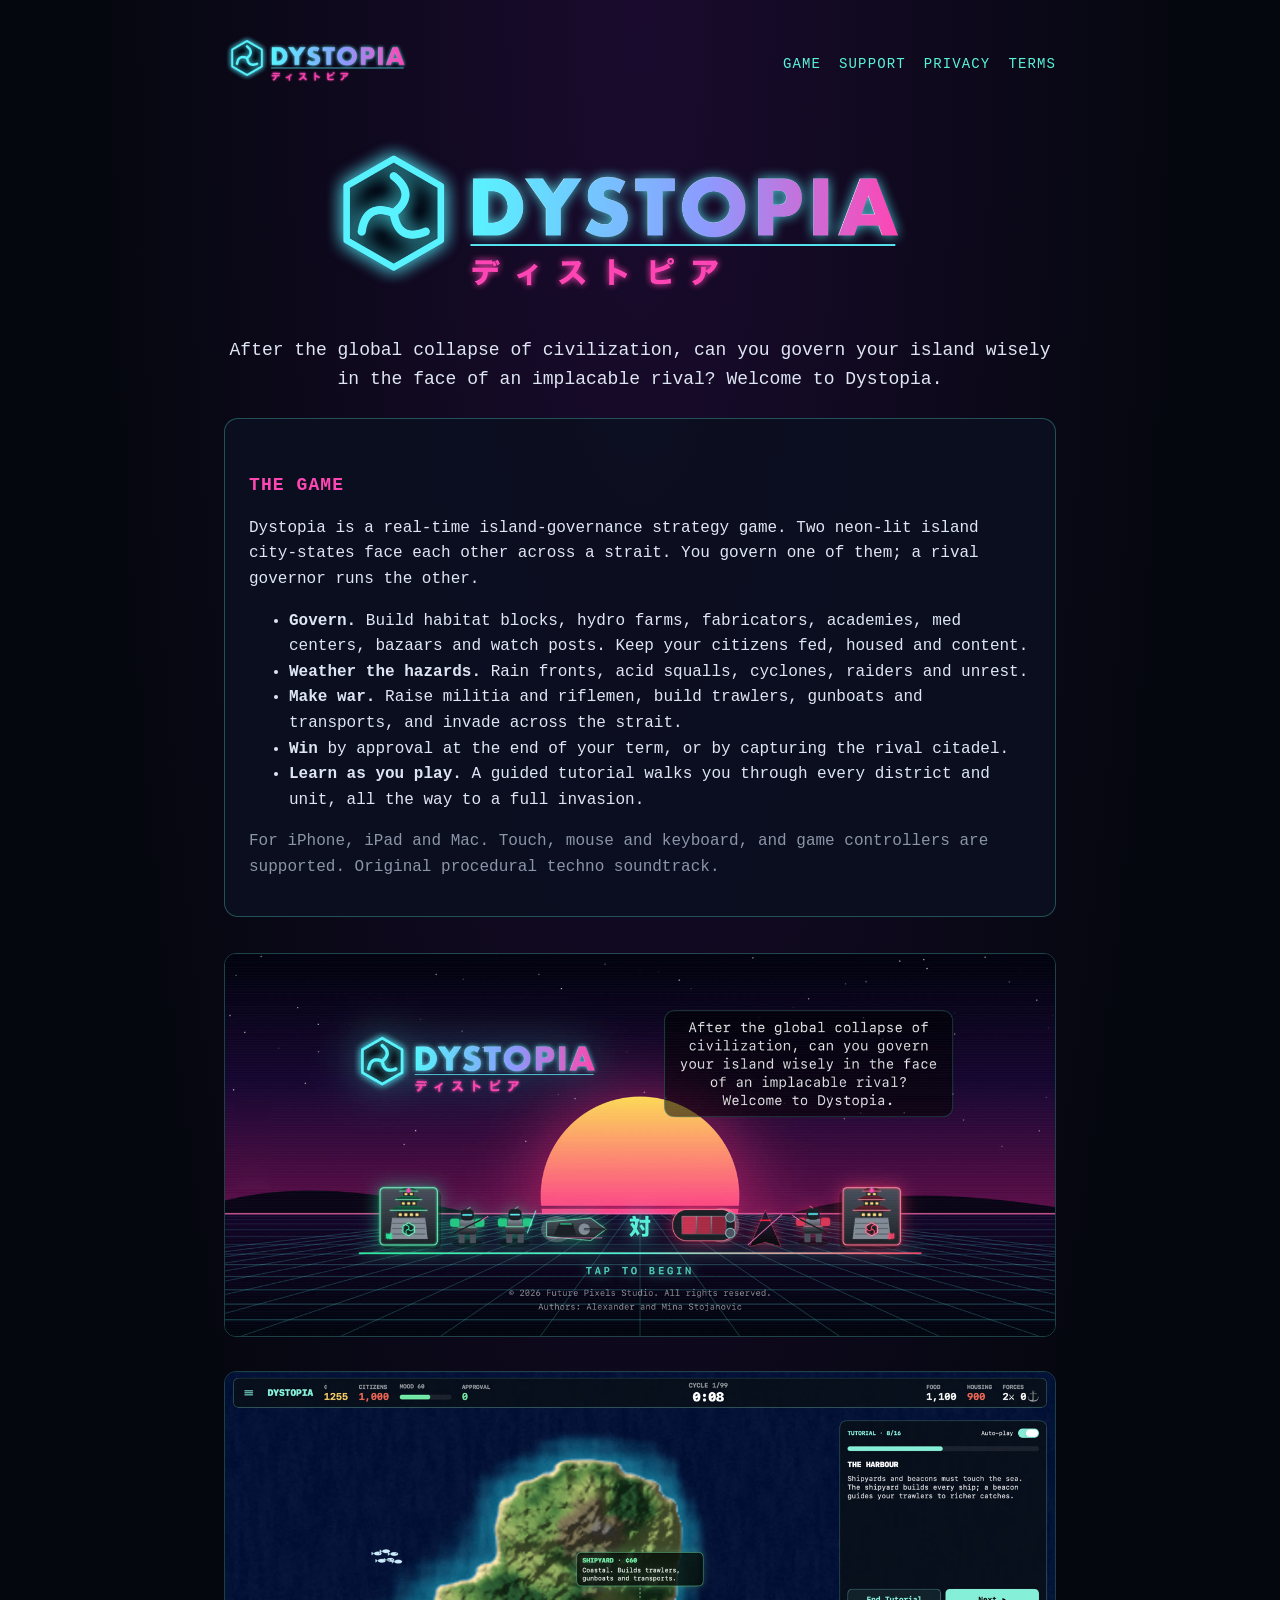
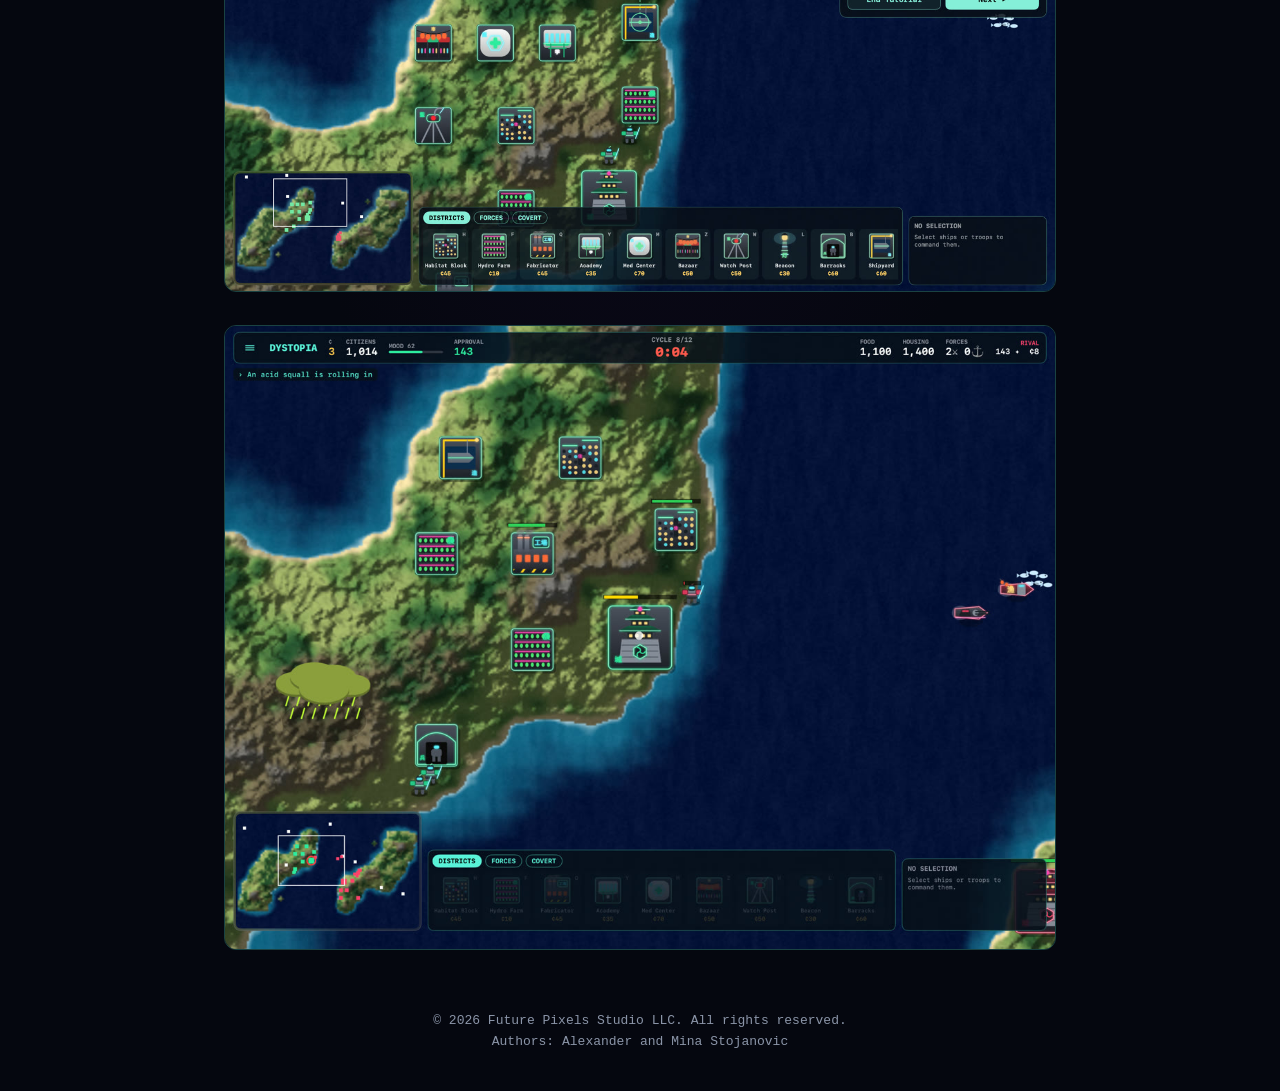
==== index.html @ 30fb0307 "Add Dystopia support, privacy policy and terms pages Co-Authored-By: Claude <noreply@anthropic.com>" ====
<!DOCTYPE html>
<!-- Copyright: (c) 2026 Future Pixels Studio LLC All Rights Reserved. Author: Alexander Stojanovic -->
<html lang="en">
<head>
<meta charset="utf-8">
<meta name="viewport" content="width=device-width, initial-scale=1">
<title>Dystopia — Future Pixels Studio</title>
<meta name="description" content="Dystopia: an island-governance strategy game for iPhone, iPad and Mac by Future Pixels Studio.">
<link rel="icon" href="assets/icon.png">
<link rel="stylesheet" href="style.css">
</head>
<body>
<header>
  <a class="brand" href="index.html"><img src="assets/logo.png" alt="Dystopia"></a>
  <nav><a href="index.html">Game</a><a href="support.html">Support</a><a href="privacy.html">Privacy</a><a href="terms.html">Terms</a></nav>
</header>
<main>

<section class="hero">
  <img class="logo" src="assets/logo.png" alt="Dystopia ディストピア">
  <p class="tagline">After the global collapse of civilization, can you govern your island wisely in the face of an implacable rival? Welcome to Dystopia.</p>
</section>
<div class="panel">
  <h2>The game</h2>
  <p>Dystopia is a real-time island-governance strategy game. Two neon-lit island city-states face each other across a strait. You govern one of them; a rival governor runs the other.</p>
  <ul>
    <li><strong>Govern.</strong> Build habitat blocks, hydro farms, fabricators, academies, med centers, bazaars and watch posts. Keep your citizens fed, housed and content.</li>
    <li><strong>Weather the hazards.</strong> Rain fronts, acid squalls, cyclones, raiders and unrest.</li>
    <li><strong>Make war.</strong> Raise militia and riflemen, build trawlers, gunboats and transports, and invade across the strait.</li>
    <li><strong>Win</strong> by approval at the end of your term, or by capturing the rival citadel.</li>
    <li><strong>Learn as you play.</strong> A guided tutorial walks you through every district and unit, all the way to a full invasion.</li>
  </ul>
  <p class="muted">For iPhone, iPad and Mac. Touch, mouse and keyboard, and game controllers are supported. Original procedural techno soundtrack.</p>
</div>
<div class="shots">
  <img src="assets/screenshot-splash.jpg" alt="Dystopia title screen">
  <img src="assets/screenshot-mac.jpg" alt="Building a harbour on the Mac">
  <img src="assets/screenshot-ipad.jpg" alt="An acid squall rolls over the island on iPad">
</div>
</main>
<footer>
  © 2026 Future Pixels Studio LLC. All rights reserved.<br>
  Authors: Alexander and Mina Stojanovic
</footer>
</body>
</html>
---- style.css ----
/* Copyright: (c) 2026 Future Pixels Studio LLC All Rights Reserved
   Author: Alexander Stojanovic */
:root { --neon: #5af2d9; --pink: #ff47b3; --ink: #05070f; --panel: #0b1020; --text: #dfe6f3; --muted: #8b95a8; }
* { box-sizing: border-box; }
body { margin: 0; background: radial-gradient(ellipse at top, #1a0b2e 0%, var(--ink) 60%); color: var(--text);
       font: 16px/1.6 ui-monospace, "SF Mono", Menlo, Consolas, monospace; min-height: 100vh; }
header, main, footer { max-width: 880px; margin: 0 auto; padding: 0 24px; }
header { padding-top: 32px; display: flex; align-items: center; justify-content: space-between; gap: 16px; flex-wrap: wrap; }
header a.brand img { height: 56px; }
nav a { color: var(--neon); text-decoration: none; margin-left: 18px; font-size: 14px; letter-spacing: .08em; text-transform: uppercase; }
nav a:hover { text-decoration: underline; }
h1 { color: var(--neon); font-size: 28px; margin: 40px 0 8px; letter-spacing: .04em; }
h2 { color: var(--pink); font-size: 18px; margin: 32px 0 8px; letter-spacing: .06em; text-transform: uppercase; }
p, li { color: var(--text); }
.muted { color: var(--muted); }
.panel { background: rgba(11, 16, 32, .85); border: 1px solid rgba(90, 242, 217, .3); border-radius: 14px; padding: 20px 24px; margin: 24px 0; }
.tagline { font-size: 18px; text-align: center; }
.hero { text-align: center; margin-top: 32px; }
.hero img.logo { width: min(100%, 640px); }
.shots img { width: 100%; border-radius: 12px; border: 1px solid rgba(90, 242, 217, .25); margin: 12px 0; }
a { color: var(--neon); }
footer { padding: 40px 24px 48px; color: var(--muted); font-size: 13px; text-align: center; }
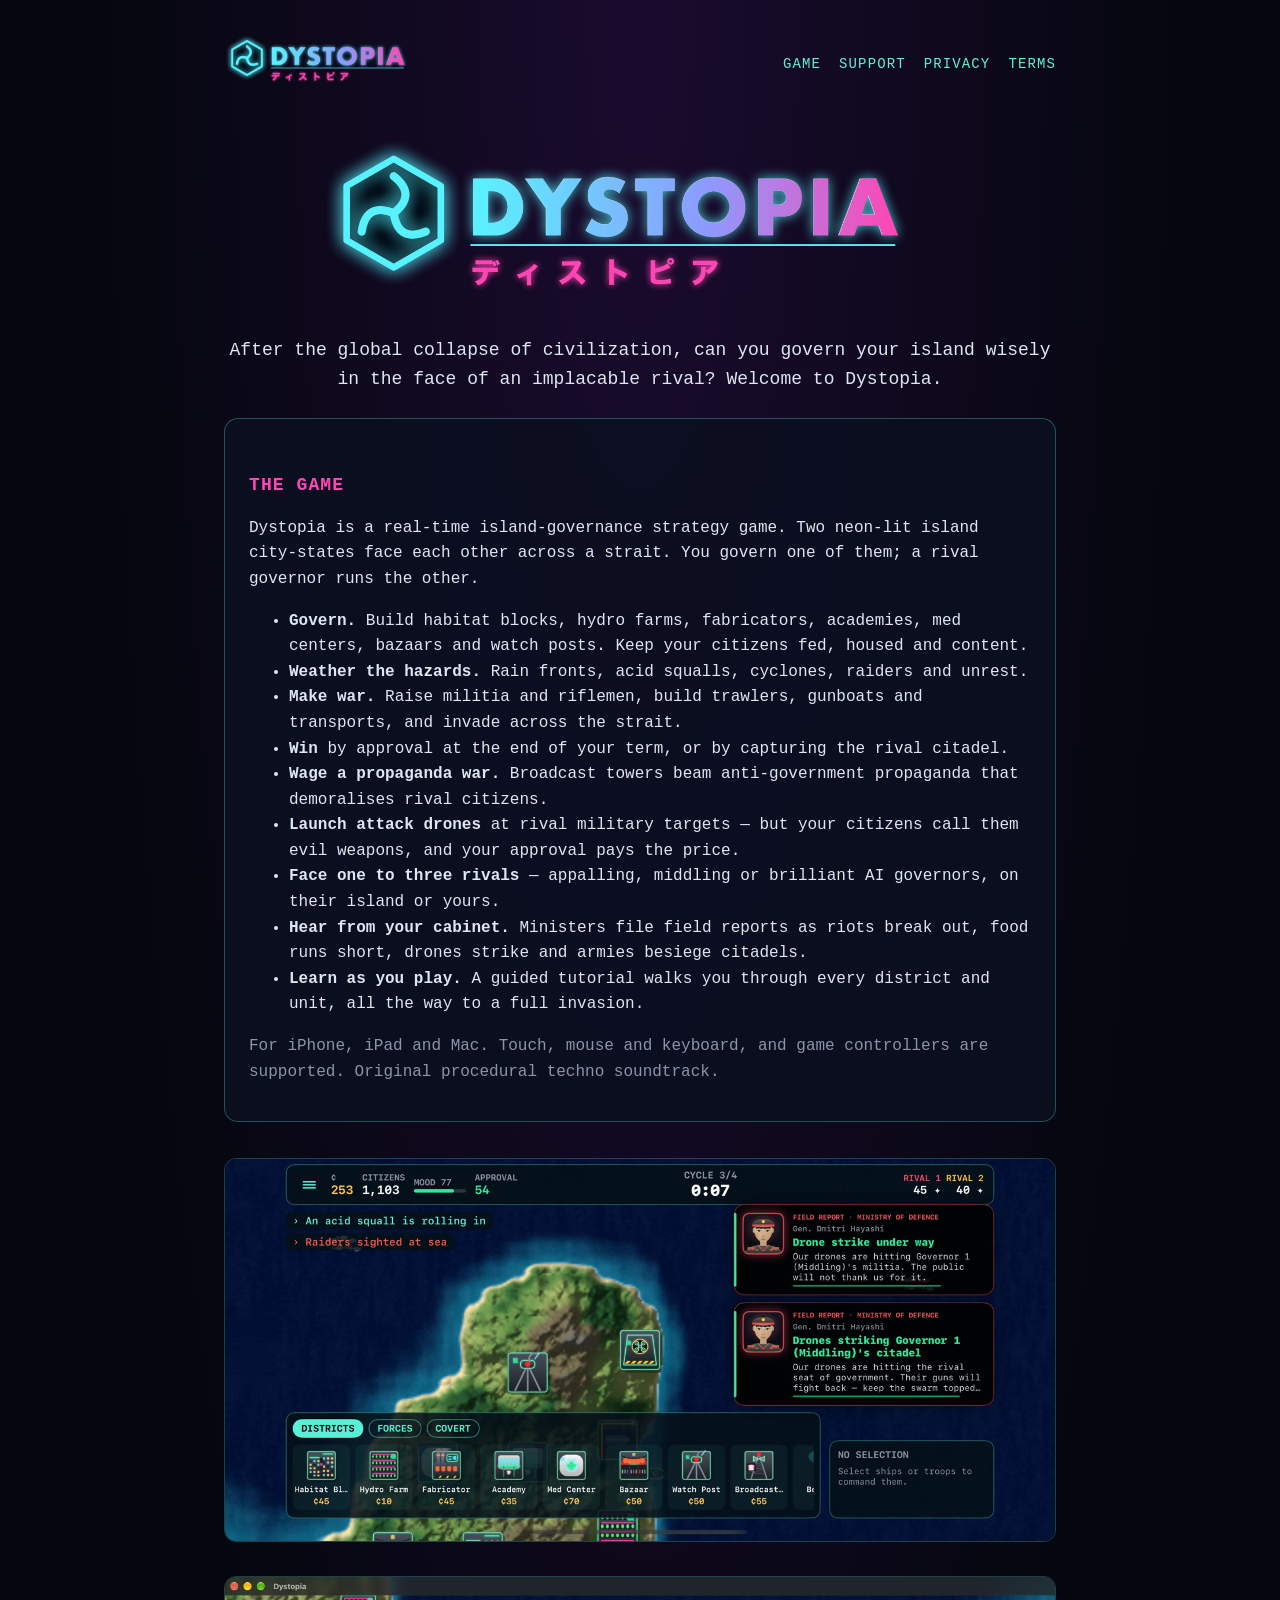
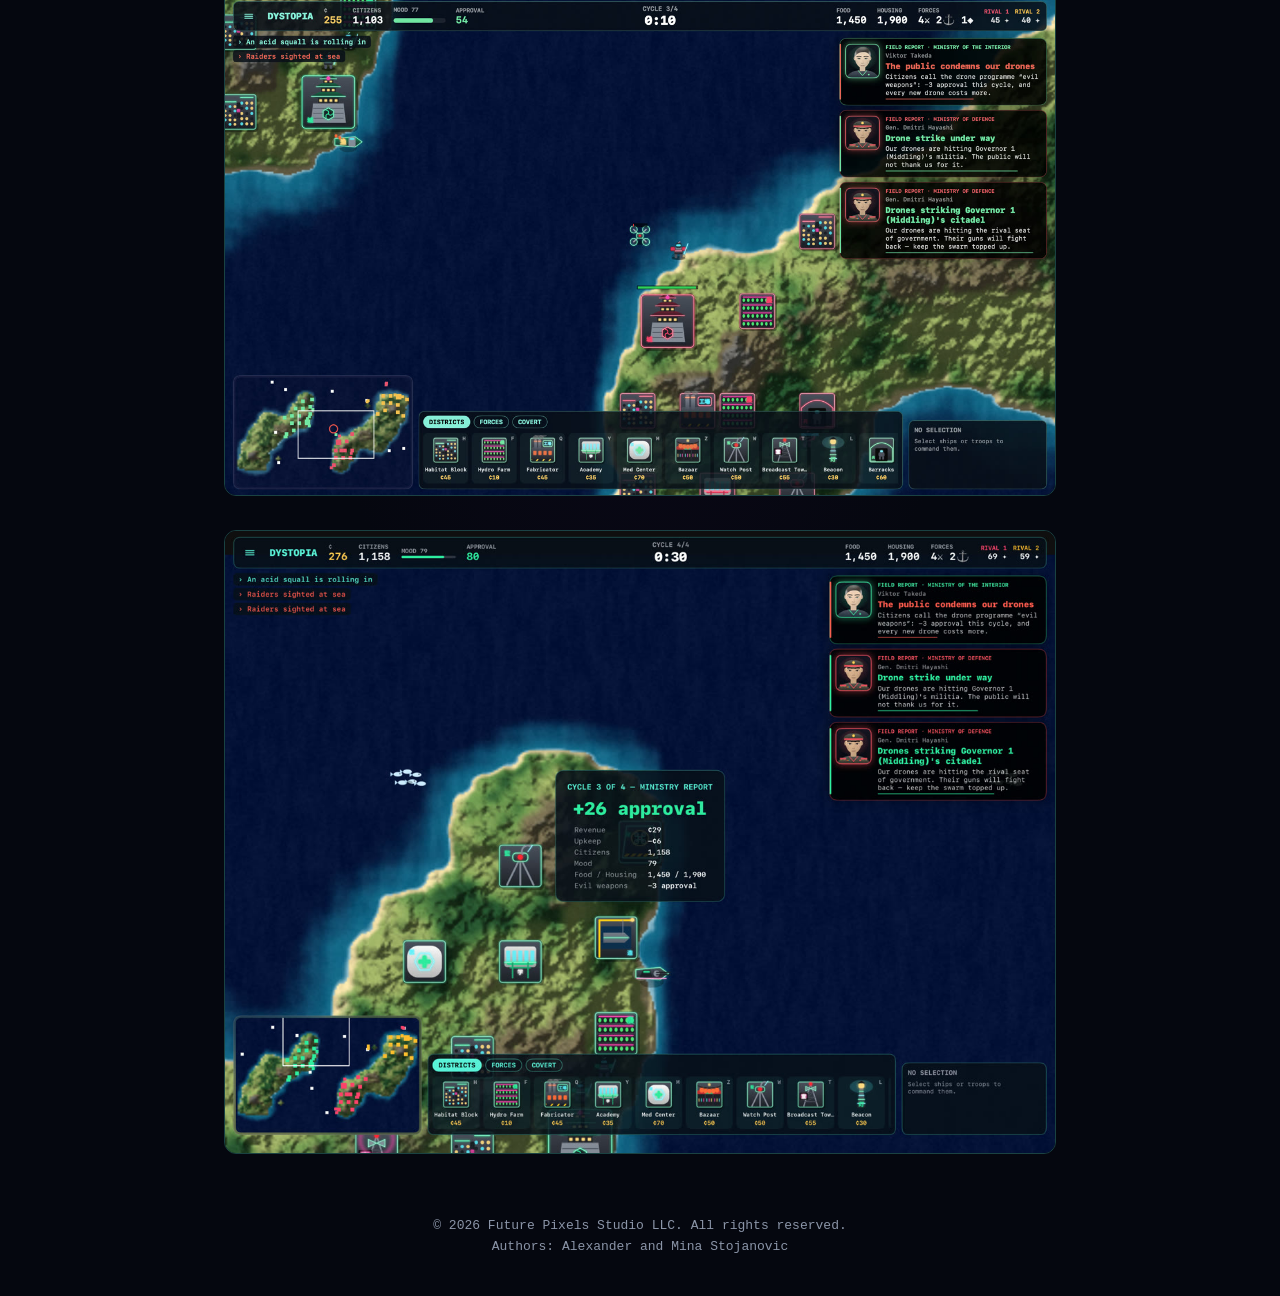
==== commit 22eb754b: "Update site for build 2: new features, gameplay media, App Review recordings Co-Authored-By: Claude " ====
--- a/index.html
+++ b/index.html
@@ -28,14 +28,18 @@
     <li><strong>Weather the hazards.</strong> Rain fronts, acid squalls, cyclones, raiders and unrest.</li>
     <li><strong>Make war.</strong> Raise militia and riflemen, build trawlers, gunboats and transports, and invade across the strait.</li>
     <li><strong>Win</strong> by approval at the end of your term, or by capturing the rival citadel.</li>
+    <li><strong>Wage a propaganda war.</strong> Broadcast towers beam anti-government propaganda that demoralises rival citizens.</li>
+    <li><strong>Launch attack drones</strong> at rival military targets — but your citizens call them evil weapons, and your approval pays the price.</li>
+    <li><strong>Face one to three rivals</strong> — appalling, middling or brilliant AI governors, on their island or yours.</li>
+    <li><strong>Hear from your cabinet.</strong> Ministers file field reports as riots break out, food runs short, drones strike and armies besiege citadels.</li>
     <li><strong>Learn as you play.</strong> A guided tutorial walks you through every district and unit, all the way to a full invasion.</li>
   </ul>
   <p class="muted">For iPhone, iPad and Mac. Touch, mouse and keyboard, and game controllers are supported. Original procedural techno soundtrack.</p>
 </div>
 <div class="shots">
-  <img src="assets/screenshot-splash.jpg" alt="Dystopia title screen">
-  <img src="assets/screenshot-mac.jpg" alt="Building a harbour on the Mac">
-  <img src="assets/screenshot-ipad.jpg" alt="An acid squall rolls over the island on iPad">
+  <img src="assets/screenshot-splash.jpg" alt="Field reports from the cabinet during a drone strike">
+  <img src="assets/screenshot-mac.jpg" alt="A drone strike on a rival citadel on the Mac">
+  <img src="assets/screenshot-ipad.jpg" alt="Governing the island on iPad">
 </div>
 </main>
 <footer>
